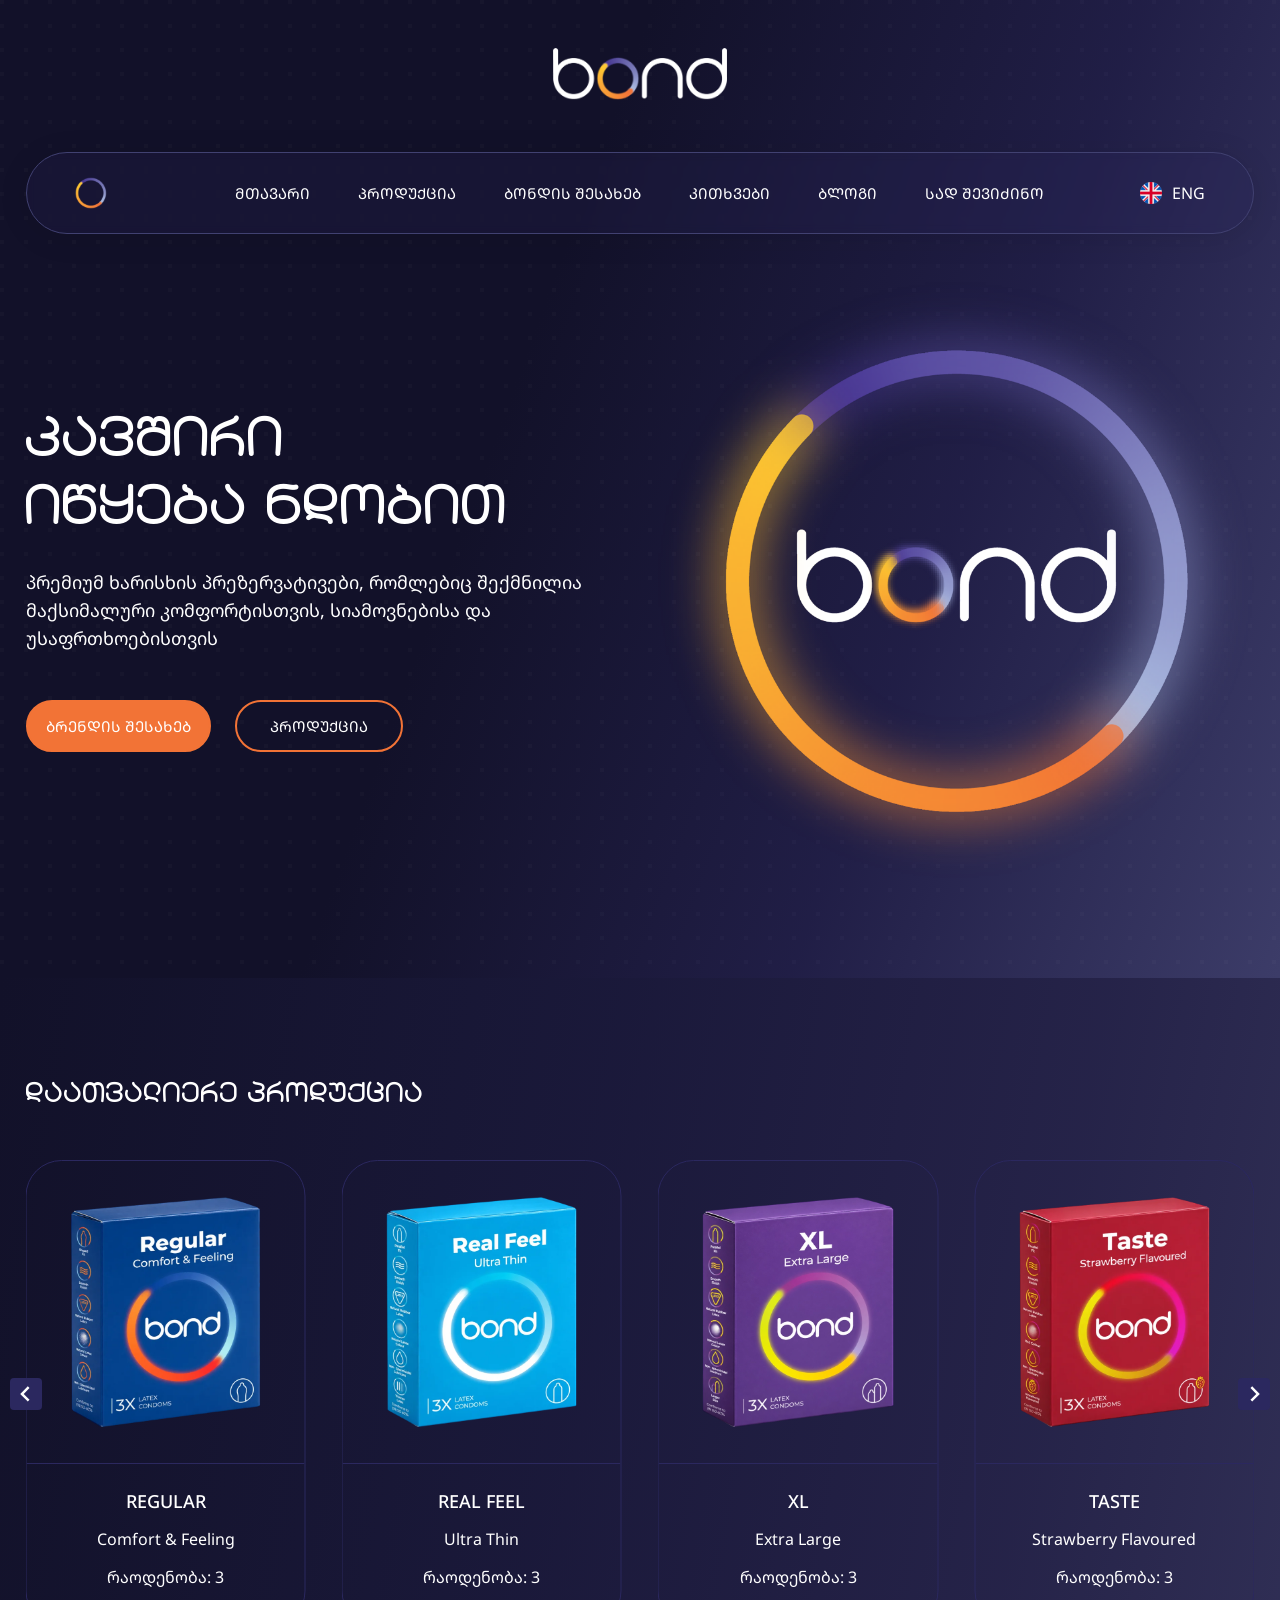
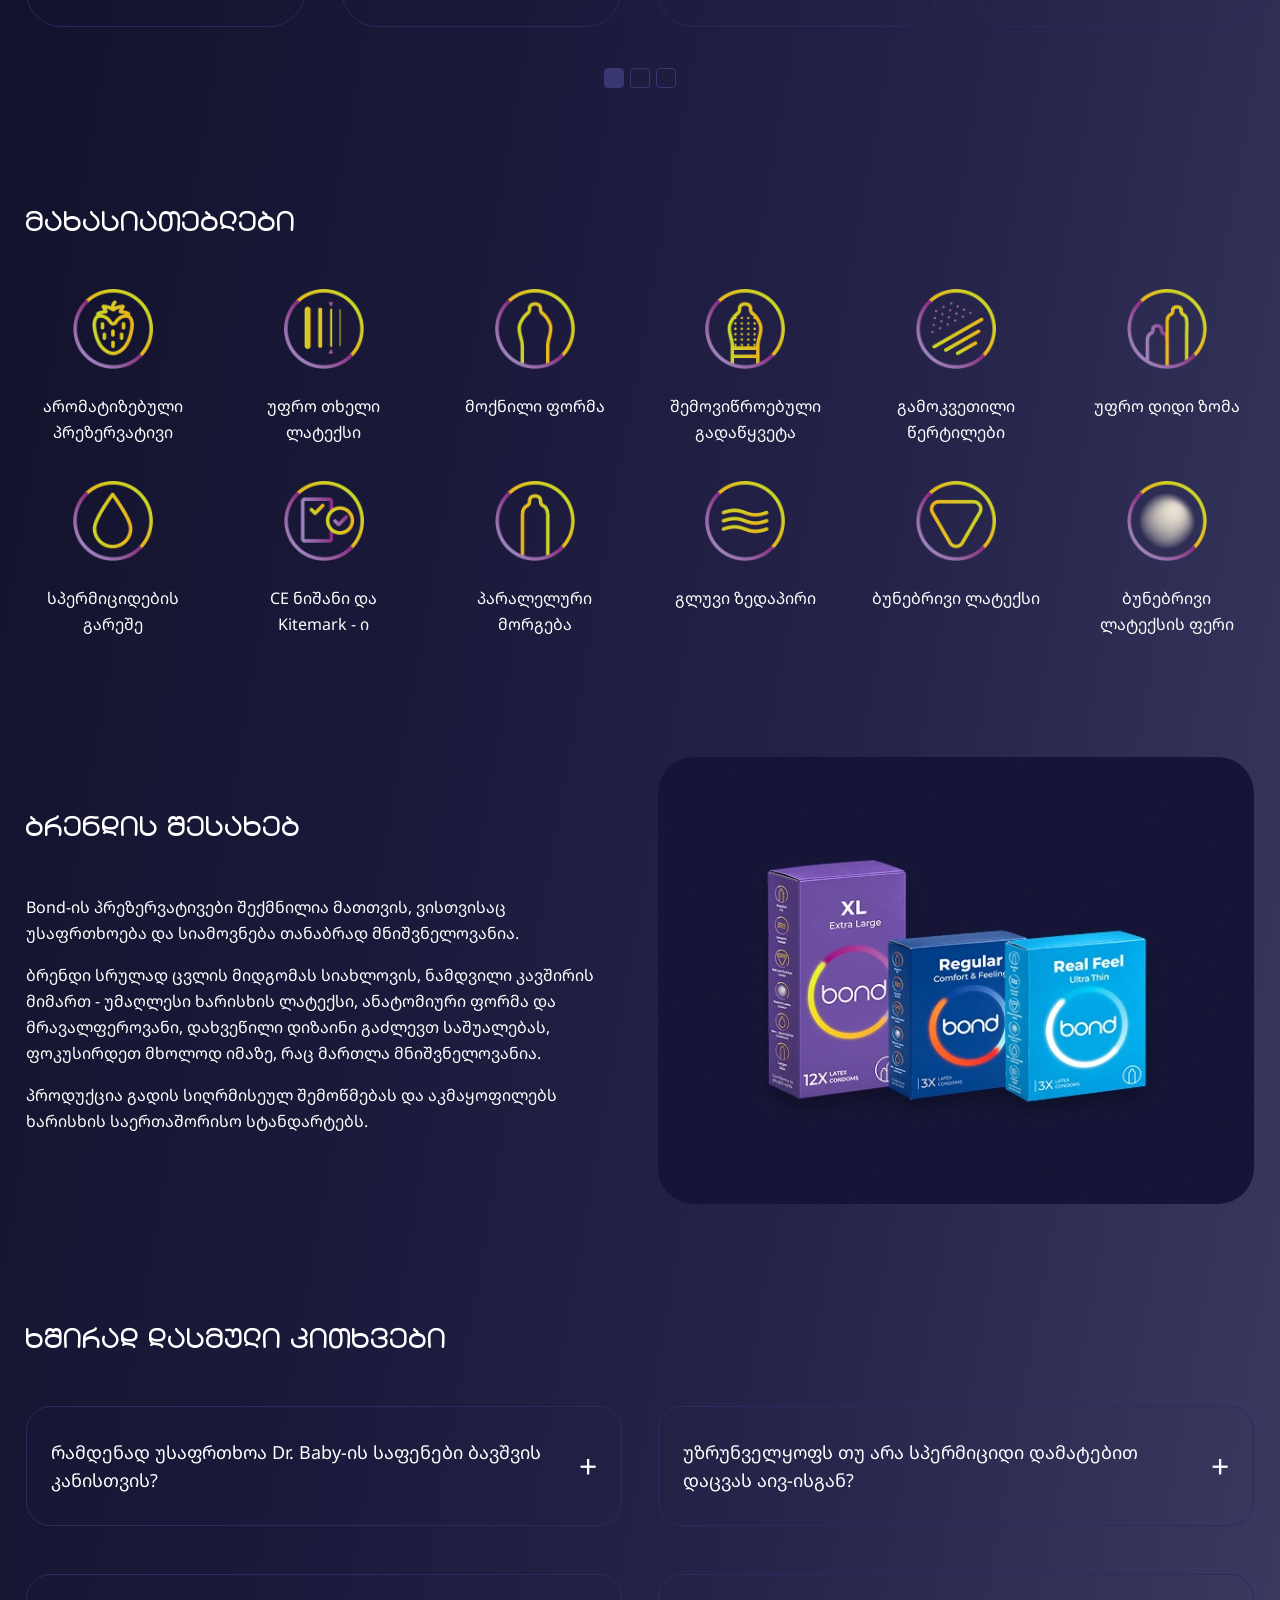
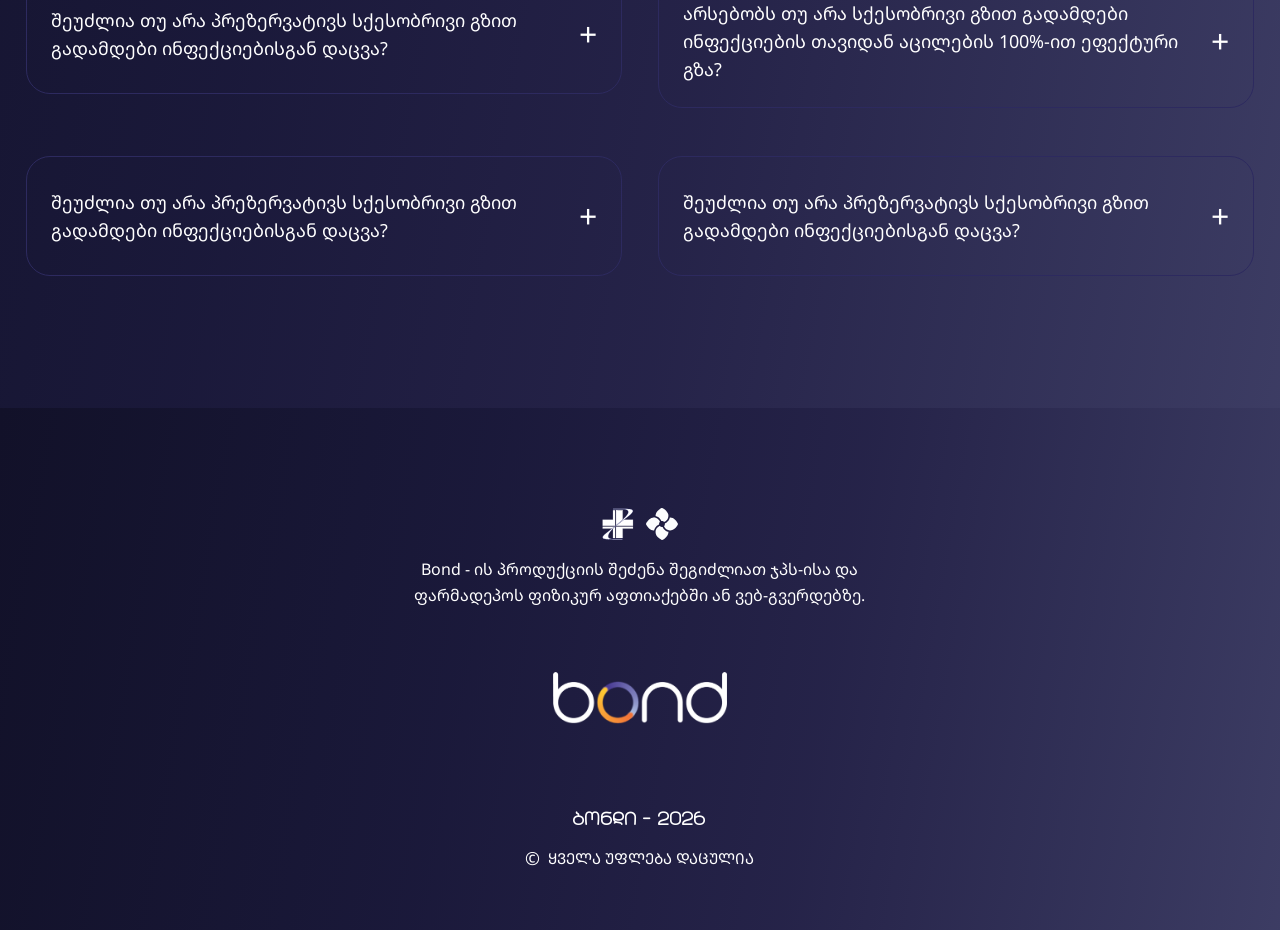
==== index.html @ c3d5bf48 "File Uploads" ====
<!doctype html>
<html lang="ka_GE">
<head>
    <!-- Global Meta Tags -->
    <meta charset="UTF-8" />
    <meta name="description" content="Bond" />
    <meta name="keywords" content="Iwebs, HTML, Meta, Keywords" />
    <meta name="author" content="Tsotne Kalandadze" />
    <meta name="copyright" content="Tsotne Kalandadze" />
    <meta name="robots" content="index,follow" />
    <meta name="theme-color" content="#000" />
    <meta name="viewport" content="width=device-width, initial-scale=1.0" />
    <!-- Open Graph Meta Tags -->
    <meta property="og:title" content="Bond" />
    <meta property="og:type" content="website/article" />
    <meta property="og:url" content="https://localhost/" />
    <meta
        property="og:image"
        content="https://localhost/assets/media/images/meta-image.jpg"
    />
    <meta property="og:site_name" content="Bond" />
    <meta
        property="og:description"
        content="HTML Open Graph Meta Description"
    />
    <!-- Twitter Card Meta Tags -->
    <meta name="twitter:card" content="summary_large_image" />
    <meta
        name="twitter:description"
        content="HTML Twitter Card Meta Description"
    />
    <meta
        name="twitter:title"
        content="Bond"
    />
    <meta
        name="twitter:image"
        content="https://localhost/assets/media/images/meta-image.jpg"
    />
    <meta name="twitter:site" content="@iwebshtml" />
    <meta name="twitter:creator" content="@iwebshtml" />
    <!-- Favicons -->
    <link
        rel="apple-touch-icon"
        sizes="180x180"
        href="assets/media/images/favicon/apple-touch-icon.png"
    />
    <link
        rel="icon"
        type="image/png"
        sizes="32x32"
        href="assets/media/images/favicon/favicon-32x32.png"
    />
    <link
        rel="icon"
        type="image/png"
        sizes="16x16"
        href="assets/media/images/favicon/favicon-16x16.png"
    />
    <link rel="manifest" href="site.webmanifest" />
    <!-- Title -->
    <title>Bond</title>
    <!-- Canonical URLs -->
    <link rel="canonical" href="https://localhost/" />
    <!-- Styles -->
    <link rel="stylesheet" href="assets/css/fonts.css" />
    <link rel="stylesheet" href="assets/css/global.css" />
    <link rel="stylesheet" href="assets/css/main.css" />
    <link rel="stylesheet" href="assets/css/responsive.css" />
    <link rel="stylesheet" href="assets/css/splide.min.css" />
</head>
<body>
    
    <header class="main-header">

        <div class="main-header-bg-circle-1"></div>
        <div class="main-header-bg-circle-2"></div>

        <div class="header-ui container">
        
            <a href="#" class="header-ui-logo-a">
                <img class="header-ui-logo-img" src="assets/media/images/bond-logo.png" alt="Bond Logo" title="Bond">
            </a>
            
            <div class="main-nav-ui">
                
                <div class="nav-ui-lft">
                    <a href="#" class="nav-ui-logo-a">
                        <img class="nav-ui-logo-img" src="assets/media/images/bond-circle-logo.png" alt="Bond Logo" title="Bond">
                    </a>
                </div>

                <div class="nav-ui-ctr">
                    <input type="checkbox" id="hamburger" class="hamburger" />
                    <label for="hamburger" class="hamburger-label">
                        <div class="hamburger-icon">
                            <div></div>
                        </div>
                    </label>
                    <nav class="main-nav font-regular txt-case-on font-15">
                        <ul>
                            <li><a href="#">მთავარი</a></li>
                            <li><a href="#">პროდუქცია</a></li>
                            <li><a href="#">ბონდის შესახებ</a></li>
                            <li><a href="#">კითხვები</a></li>
                            <li><a href="#">ბლოგი</a></li>
                            <li><a href="#">სად შევიძინო</a></li>
                        </ul>
                    </nav>
                </div>

                <div class="nav-ui-rgt">
                    <a href="#" class="lang-btn">
                        <div class="lang-btn-icon lang-btn-en"></div>
                        <span class="lang-btn-txt font-regular txt-case-on">ENG</span>
                    </a>
                </div>
            
            </div>

        </div>

        <div class="hero-ui container grid grid-2">

            <div class="hero-ui-lft">

                <div class="hero-ui-lft-txt">
                    <h2 class="hero-ui-h2 font-main"><strong>კავშირი<br> იწყება ნდობით</strong></h2>
                    <h1 class="hero-ui-h1 font-regular">პრემიუმ ხარისხის პრეზერვატივები, რომლებიც შექმნილია მაქსიმალური კომფორტისთვის, სიამოვნებისა და უსაფრთხოებისთვის</h1>
                </div>

                <div class="hero-btns">
                    <a href="#" class="btn-main btn-solid link-line font-regular txt-case-on font-15">ბრენდის შესახებ</a>
                    <a href="#" class="btn-main btn-stroke link-line font-regular txt-case-on font-15">პროდუქცია</a>
                </div>
            
            </div>

            <div class="hero-ui-rgt">
                <div class="hero-ui-img"></div>
            </div>

        </div>
    
    </header>

    <main class="main-content">

        <div class="main-content-bg-circle main-content-bg-circle-1"></div>
        <div class="main-content-bg-circle main-content-bg-circle-2"></div>

        <section class="home-products-section container padd-t-s">

            <div class="home-products-ui">

                <div class="home-section-header">
                    <span class="home-section-title font-main font-24">
                        <strong>დაათვალიერე პროდუქცია</strong>
                    </span>
                </div>

                <div class="home-products-slider">
                    <div class="splide" role="group" aria-label="Products List">
                        <div class="splide__track">
                            <ul class="splide__list">
                                <li class="splide__slide product-card-li">
                                    <div class="product-card-img-div">
                                        <img 
                                            src="assets/media/images/products/regular-3x-s.webp" 
                                            alt="Product Alt Title Front" 
                                            title="Regular Front"
                                            class="product-card-img">
                                    </div>
                                    <div class="porduct-card-info">
                                        <span class="product-card-title font-regular-m font-18 txt-case-on">Regular</span>
                                        <span class="product-card-type font-regular">Comfort & Feeling</span>
                                        <span class="product-card-number font-regular">რაოდენობა: 3</span>
                                    </div>
                                </li>
                                <li class="splide__slide product-card-li">
                                    <div class="product-card-img-div">
                                        <img 
                                            src="assets/media/images/products/real-feel-3x-s.webp" 
                                            alt="Product Alt Title Front" 
                                            title="Regular Front"
                                            class="product-card-img">
                                    </div>
                                    <div class="porduct-card-info">
                                        <span class="product-card-title font-regular-m font-18 txt-case-on">Real Feel</span>
                                        <span class="product-card-type font-regular">Ultra Thin</span>
                                        <span class="product-card-number font-regular">რაოდენობა: 3</span>
                                    </div>
                                </li>
                                <li class="splide__slide product-card-li">
                                    <div class="product-card-img-div">
                                        <img 
                                            src="assets/media/images/products/xl-3x-s.webp" 
                                            alt="Product Alt Title Front" 
                                            title="Regular Front"
                                            class="product-card-img">
                                    </div>
                                    <div class="porduct-card-info">
                                        <span class="product-card-title font-regular-m font-18 txt-case-on">XL</span>
                                        <span class="product-card-type font-regular">Extra Large</span>
                                        <span class="product-card-number font-regular">რაოდენობა: 3</span>
                                    </div>
                                </li>
                                <li class="splide__slide product-card-li">
                                    <div class="product-card-img-div">
                                        <img 
                                            src="assets/media/images/products/strawberry-3x-s.webp" 
                                            alt="Product Alt Title Front" 
                                            title="Regular Front"
                                            class="product-card-img">
                                    </div>
                                    <div class="porduct-card-info">
                                        <span class="product-card-title font-regular-m font-18 txt-case-on">Taste</span>
                                        <span class="product-card-type font-regular">Strawberry Flavoured</span>
                                        <span class="product-card-number font-regular">რაოდენობა: 3</span>
                                    </div>
                                </li>
                                <li class="splide__slide product-card-li">
                                    <div class="product-card-img-div">
                                        <img 
                                            src="assets/media/images/products/choco-3x-s.webp" 
                                            alt="Product Alt Title Front" 
                                            title="Regular Front"
                                            class="product-card-img">
                                    </div>
                                    <div class="porduct-card-info">
                                        <span class="product-card-title font-regular-m font-18 txt-case-on">Taste</span>
                                        <span class="product-card-type font-regular">Chocolate Flavoured</span>
                                        <span class="product-card-number font-regular">რაოდენობა: 3</span>
                                    </div>
                                </li>
                                <li class="splide__slide product-card-li">
                                    <div class="product-card-img-div">
                                        <img 
                                            src="assets/media/images/products/pleasuremax-3x-s.webp" 
                                            alt="Product Alt Title Front" 
                                            title="Regular Front"
                                            class="product-card-img">
                                    </div>
                                    <div class="porduct-card-info">
                                        <span class="product-card-title font-regular-m font-18 txt-case-on">Pleasuremax</span>
                                        <span class="product-card-type font-regular">Ribs & Dots</span>
                                        <span class="product-card-number font-regular">რაოდენობა: 3</span>
                                    </div>
                                </li>
                                <li class="splide__slide product-card-li">
                                    <div class="product-card-img-div">
                                        <img 
                                            src="assets/media/images/products/regular-12x-s.webp" 
                                            alt="Product Alt Title Front" 
                                            title="Regular Front"
                                            class="product-card-img">
                                    </div>
                                    <div class="porduct-card-info">
                                        <span class="product-card-title font-regular-m font-18 txt-case-on">Regular</span>
                                        <span class="product-card-type font-regular">Comfort & Feeling</span>
                                        <span class="product-card-number font-regular">რაოდენობა: 12</span>
                                    </div>
                                </li>
                                <li class="splide__slide product-card-li">
                                    <div class="product-card-img-div">
                                        <img 
                                            src="assets/media/images/products/real-feel-12x-s.webp" 
                                            alt="Product Alt Title Front" 
                                            title="Regular Front"
                                            class="product-card-img">
                                    </div>
                                    <div class="porduct-card-info">
                                        <span class="product-card-title font-regular-m font-18 txt-case-on">Real Feel</span>
                                        <span class="product-card-type font-regular">Ultra Thin</span>
                                        <span class="product-card-number font-regular">რაოდენობა: 12</span>
                                    </div>
                                </li>
                                <li class="splide__slide product-card-li">
                                    <div class="product-card-img-div">
                                        <img 
                                            src="assets/media/images/products/xl-12x-s.webp" 
                                            alt="Product Alt Title Front" 
                                            title="Regular Front"
                                            class="product-card-img">
                                    </div>
                                    <div class="porduct-card-info">
                                        <span class="product-card-title font-regular-m font-18 txt-case-on">XL</span>
                                        <span class="product-card-type font-regular">Extra Large</span>
                                        <span class="product-card-number font-regular">რაოდენობა: 12</span>
                                    </div>
                                </li>
                                <li class="splide__slide product-card-li">
                                    <div class="product-card-img-div">
                                        <img 
                                            src="assets/media/images/products/strawberry-12x-s.webp" 
                                            alt="Product Alt Title Front" 
                                            title="Regular Front"
                                            class="product-card-img">
                                    </div>
                                    <div class="porduct-card-info">
                                        <span class="product-card-title font-regular-m font-18 txt-case-on">Taste</span>
                                        <span class="product-card-type font-regular">Strawberry Flavoured</span>
                                        <span class="product-card-number font-regular">რაოდენობა: 12</span>
                                    </div>
                                </li>
                                <li class="splide__slide product-card-li">
                                    <div class="product-card-img-div">
                                        <img 
                                            src="assets/media/images/products/choco-12x-s.webp" 
                                            alt="Product Alt Title Front" 
                                            title="Regular Front"
                                            class="product-card-img">
                                    </div>
                                    <div class="porduct-card-info">
                                        <span class="product-card-title font-regular-m font-18 txt-case-on">Taste</span>
                                        <span class="product-card-type font-regular">Chocolate Flavoured</span>
                                        <span class="product-card-number font-regular">რაოდენობა: 12</span>
                                    </div>
                                </li>
                                <li class="splide__slide product-card-li">
                                    <div class="product-card-img-div">
                                        <img 
                                            src="assets/media/images/products/pleasuremax-12x-s.webp" 
                                            alt="Product Alt Title Front" 
                                            title="Regular Front"
                                            class="product-card-img">
                                    </div>
                                    <div class="porduct-card-info">
                                        <span class="product-card-title font-regular-m font-18 txt-case-on">Pleasuremax</span>
                                        <span class="product-card-type font-regular">Ribs & Dots</span>
                                        <span class="product-card-number font-regular">რაოდენობა: 12</span>
                                    </div>
                                </li>
                            </ul>
                        </div>
                    </div>
                </div>

            </div>

        </section>

        <section class="home-features-section container padd-tb-xl-m">

            <div class="home-features-ui">

                <div class="home-section-header">
                    <span class="home-section-title font-main font-24">
                        <strong>მახასიათებლები</strong>
                    </span>
                </div>

                <div class="home-features-grid grid grid-6">

                    <div class="home-features-card">

                        <div class="home-features-card-img" 
                        style="background-image: url('./assets/media/images/features/ftr-1.png');"></div>

                        <div class="home-features-card-info">
                            <span class="home-features-card-txt font-regular">არომატიზებული პრეზერვატივი</span>
                        </div>

                    </div>

                    <div class="home-features-card">

                        <div class="home-features-card-img" 
                        style="background-image: url('./assets/media/images/features/ftr-2.png');"></div>

                        <div class="home-features-card-info">
                            <span class="home-features-card-txt font-regular">უფრო თხელი ლატექსი</span>
                        </div>

                    </div>

                    <div class="home-features-card">

                        <div class="home-features-card-img" 
                        style="background-image: url('./assets/media/images/features/ftr-3.png');"></div>

                        <div class="home-features-card-info">
                            <span class="home-features-card-txt font-regular">მოქნილი ფორმა</span>
                        </div>

                    </div>

                    <div class="home-features-card">

                        <div class="home-features-card-img" 
                        style="background-image: url('./assets/media/images/features/ftr-4.png');"></div>

                        <div class="home-features-card-info">
                            <span class="home-features-card-txt font-regular">შემოვიწროებული გადაწყვეტა</span>
                        </div>

                    </div>

                    <div class="home-features-card">

                        <div class="home-features-card-img" 
                        style="background-image: url('./assets/media/images/features/ftr-5.png');"></div>

                        <div class="home-features-card-info">
                            <span class="home-features-card-txt font-regular">გამოკვეთილი წერტილები</span>
                        </div>

                    </div>

                    <div class="home-features-card">

                        <div class="home-features-card-img" 
                        style="background-image: url('./assets/media/images/features/ftr-6.png');"></div>

                        <div class="home-features-card-info">
                            <span class="home-features-card-txt font-regular">უფრო დიდი ზომა</span>
                        </div>

                    </div>

                    <div class="home-features-card">

                        <div class="home-features-card-img" 
                        style="background-image: url('./assets/media/images/features/ftr-7.png');"></div>

                        <div class="home-features-card-info">
                            <span class="home-features-card-txt font-regular">სპერმიციდების გარეშე</span>
                        </div>

                    </div>

                    <div class="home-features-card">

                        <div class="home-features-card-img" 
                        style="background-image: url('./assets/media/images/features/ftr-8.png');"></div>

                        <div class="home-features-card-info">
                            <span class="home-features-card-txt font-regular">CE ნიშანი და Kitemark - ი</span>
                        </div>

                    </div>

                    <div class="home-features-card">

                        <div class="home-features-card-img" 
                        style="background-image: url('./assets/media/images/features/ftr-9.png');"></div>

                        <div class="home-features-card-info">
                            <span class="home-features-card-txt font-regular">პარალელური მორგება</span>
                        </div>

                    </div>

                    <div class="home-features-card">

                        <div class="home-features-card-img" 
                        style="background-image: url('./assets/media/images/features/ftr-10.png');"></div>

                        <div class="home-features-card-info">
                            <span class="home-features-card-txt font-regular">გლუვი ზედაპირი</span>
                        </div>

                    </div>

                    <div class="home-features-card">

                        <div class="home-features-card-img" 
                        style="background-image: url('./assets/media/images/features/ftr-11.png');"></div>

                        <div class="home-features-card-info">
                            <span class="home-features-card-txt font-regular">ბუნებრივი ლატექსი</span>
                        </div>

                    </div>

                    <div class="home-features-card">

                        <div class="home-features-card-img" 
                        style="background-image: url('./assets/media/images/features/ftr-12.png');"></div>

                        <div class="home-features-card-info">
                            <span class="home-features-card-txt font-regular">ბუნებრივი ლატექსის ფერი</span>
                        </div>

                    </div>

                </div>

            </div>

        </section>

        <section class="home-about-section container padd-b-m">

            <div class="home-about-ui grid grid-2">

                <div class="home-about-lft">

                    <span class="home-section-title font-main font-24">
                        <strong>ბრენდის შესახებ</strong>
                    </span>

                    <div class="home-about-txt font-regular">
                        <p>Bond-ის პრეზერვატივები შექმნილია მათთვის, ვისთვისაც უსაფრთხოება და სიამოვნება თანაბრად მნიშვნელოვანია.</p>
                        <p>ბრენდი სრულად ცვლის მიდგომას სიახლოვის, ნამდვილი კავშირის მიმართ - უმაღლესი ხარისხის ლატექსი, ანატომიური ფორმა და მრავალფეროვანი, დახვეწილი დიზაინი გაძლევთ საშუალებას, ფოკუსირდეთ მხოლოდ იმაზე, რაც მართლა მნიშვნელოვანია.</p>
                        <p>პროდუქცია გადის სიღრმისეულ შემოწმებას და აკმაყოფილებს ხარისხის საერთაშორისო სტანდარტებს.</p>
                    </div>

                </div>

                <div class="home-about-rgt"></div>

            </div>

        </section>

        <section class="home-faq-section container padd-b-m">

            <div class="home-faq-ui">

                <div class="home-section-header">
                    <span class="home-section-title font-main font-24">
                        <strong>ხშირად დასმული კითხვები</strong>
                    </span>
                </div>

                <div class="faq-container grid grid-2">

                    <div class="faq-item">
                        <button class="faq-question font-regular">
                            რამდენად უსაფრთხოა Dr. Baby-ის საფენები ბავშვის კანისთვის?
                            <span class="icon icon-open">+</span>
                            <span class="icon icon-close">-</span>
                        </button>
                    
                        <div class="faq-answer">
                            <div class="faq-answer-inner font-regular">
                                <p>ლორემ იპსუმ გენერატორი არის პრაქტიკული ხელსაწყო, რომელიც დაგეხმარებათ ტექსტური წინადადებების გენერაციაში, რომლებიც ძირითადად გამოიყენება ვებ დიზაინის ვიზუალისათვის დამხმარე სამაგალითო ტექსტებად.</p>
                            </div>
                        </div>
                    </div>

                    <div class="faq-item">
                        <button class="faq-question font-regular">
                            უზრუნველყოფს თუ არა სპერმიციდი დამატებით დაცვას აივ-ისგან?
                            <span class="icon icon-open">+</span>
                            <span class="icon icon-close">-</span>
                        </button>
                    
                        <div class="faq-answer">
                            <div class="faq-answer-inner font-regular">
                                <p>ლორემ იპსუმ გენერატორი არის პრაქტიკული ხელსაწყო, რომელიც დაგეხმარებათ ტექსტური წინადადებების გენერაციაში, რომლებიც ძირითადად გამოიყენება ვებ დიზაინის ვიზუალისათვის დამხმარე სამაგალითო ტექსტებად.</p>
                            </div>
                        </div>
                    </div>

                    <div class="faq-item">
                        <button class="faq-question font-regular">
                            შეუძლია თუ არა პრეზერვატივს სქესობრივი გზით გადამდები ინფექციებისგან დაცვა?
                            <span class="icon icon-open">+</span>
                            <span class="icon icon-close">-</span>
                        </button>
                    
                        <div class="faq-answer">
                            <div class="faq-answer-inner font-regular">
                                <p>ლორემ იპსუმ გენერატორი არის პრაქტიკული ხელსაწყო, რომელიც დაგეხმარებათ ტექსტური წინადადებების გენერაციაში, რომლებიც ძირითადად გამოიყენება ვებ დიზაინის ვიზუალისათვის დამხმარე სამაგალითო ტექსტებად.</p>
                            </div>
                        </div>
                    </div>

                    <div class="faq-item">
                        <button class="faq-question font-regular">
                            არსებობს თუ არა სქესობრივი გზით გადამდები ინფექციების თავიდან აცილების 100%-ით ეფექტური გზა?
                            <span class="icon icon-open">+</span>
                            <span class="icon icon-close">-</span>
                        </button>
                    
                        <div class="faq-answer">
                            <div class="faq-answer-inner font-regular">
                                <p>ლორემ იპსუმ გენერატორი არის პრაქტიკული ხელსაწყო, რომელიც დაგეხმარებათ ტექსტური წინადადებების გენერაციაში, რომლებიც ძირითადად გამოიყენება ვებ დიზაინის ვიზუალისათვის დამხმარე სამაგალითო ტექსტებად.</p>
                            </div>
                        </div>
                    </div>

                    <div class="faq-item">
                        <button class="faq-question font-regular">
                            შეუძლია თუ არა პრეზერვატივს სქესობრივი გზით გადამდები ინფექციებისგან დაცვა?
                            <span class="icon icon-open">+</span>
                            <span class="icon icon-close">-</span>
                        </button>
                    
                        <div class="faq-answer">
                            <div class="faq-answer-inner font-regular">
                                <p>ლორემ იპსუმ გენერატორი არის პრაქტიკული ხელსაწყო, რომელიც დაგეხმარებათ ტექსტური წინადადებების გენერაციაში, რომლებიც ძირითადად გამოიყენება ვებ დიზაინის ვიზუალისათვის დამხმარე სამაგალითო ტექსტებად.</p>
                            </div>
                        </div>
                    </div>

                    <div class="faq-item">
                        <button class="faq-question font-regular">
                            შეუძლია თუ არა პრეზერვატივს სქესობრივი გზით გადამდები ინფექციებისგან დაცვა?
                            <span class="icon icon-open">+</span>
                            <span class="icon icon-close">-</span>
                        </button>
                    
                        <div class="faq-answer">
                            <div class="faq-answer-inner font-regular">
                                <p>ლორემ იპსუმ გენერატორი არის პრაქტიკული ხელსაწყო, რომელიც დაგეხმარებათ ტექსტური წინადადებების გენერაციაში, რომლებიც ძირითადად გამოიყენება ვებ დიზაინის ვიზუალისათვის დამხმარე სამაგალითო ტექსტებად.</p>
                            </div>
                        </div>
                    </div>

                </div>

            </div>
        
        </section>  
        
    </main>

    <footer class="main-footer">
        <div class="main-footer-ui container">
            
            <div class="footer-shop">
                <div class="footer-shop-logos">
                    <a href="https://pharmadepot.ge/en" 
                    target="_blank" 
                    class="footer-shop-logo footer-shop-logo-ph"
                    style="background-image: url('./assets/media/images/pharmadepot-logo.svg');"></a>
                    <a href="https://gpc.ge/ka" 
                    target="_blank" 
                    class="footer-shop-logo footer-shop-logo-gp"
                    style="background-image: url('./assets/media/images/gpc-logo.svg');"></a>
                </div>
                <p class="footer-shop-txt font-regular">Bond - ის პროდუქციის შეძენა შეგიძლიათ ჯპს-ისა და ფარმადეპოს ფიზიკურ აფთიაქებში ან ვებ-გვერდებზე.</p>
            </div>

            <a href="#" class="footer-logo-a">
                <img src="assets/media/images/bond-logo.png" alt="Bond Logo" title="Bond" class="footer-logo-img">
            </a>

            <div class="footer-credits">
                <span class="font-main"><strong>ბონდი - 2026</strong></span><br>
                <span class="font-regular txt-case-on font-15 footer-copyright"><span class="font-18">©</span> ყველა უფლება დაცულია</span>
            </div>
        
        </div>
    </footer>

    <script src="assets/js/splide.min.js"></script>
    <script src="assets/js/script.js"></script>
    
</body>
</html>
---- assets/css/fonts.css ----
@font-face {
    font-family: 'LGVtavdrigina';
    src: url('../fonts/LGVtavdrigina.woff2') format('woff2');
    font-weight: normal;
    font-style: italic;
    font-display: swap;
}

@font-face {
    font-family: 'Noto Sans Georgian';
    src: url('../fonts/NotoSansGeorgian-Regular.woff2') format('woff2');
    font-weight: normal;
    font-style: normal;
    font-display: swap;
}

@font-face {
    font-family: 'Noto Sans Georgian';
    src: url('../fonts/NotoSansGeorgian-Medium.woff2') format('woff2');
    font-weight: 500;
    font-style: normal;
    font-display: swap;
}

@font-face {
    font-family: 'Noto Sans Georgian';
    src: url('../fonts/NotoSansGeorgian-Bold.woff2') format('woff2');
    font-weight: bold;
    font-style: normal;
    font-display: swap;
}

.font-main {
    font-family: 'LGVtavdrigina';
    font-weight: normal;
    font-style: italic;
    font-display: swap;
}

.font-regular,
.font-regular-m,
.font-regular-b {
    font-display: swap;
    font-style: normal;
    font-family: 'Noto Sans Georgian';
}

.font-regular {
    font-weight: normal;
}

.font-regular-m {
    font-weight: 500;
}

.font-regular-b {
    font-weight: bold;
}
---- assets/css/global.css ----
/*
|---------------------------------------------------------
| Main Layout                                      1284PX
|---------------------------------------------------------
|
*/

html {
    scroll-behavior: smooth;
}

body {
    margin: 0;
    min-height: 100vh;
    display: flex;
    flex-direction: column;
}

.main-content {
    flex: 1;
}

.container {
    width: 96%;
    max-width: 1284px;
    margin: 0 auto;
}

.main-footer {
    padding: 100px 0 60px;
    position: relative;
    background: lightslategray;
}

/*
|---------------------------------------------------------
| Global Styles                                    1284PX
|---------------------------------------------------------
|
*/

:root {

    /* Colors */
    
    --color-main-purple: #121129;
    
}

/* Margins and Padings */

.padd-t-s { padding-top: 100px; }
.padd-b-m { padding-bottom: 120px; }
.padd-tb-m { padding: 100px 0; }
.padd-tb-xl-m { padding: 180px 0 120px; }

/* Grid Styles */

.grid {
    display: grid;
    gap: 36px;
}

.grid-1 { grid-template-columns: 1fr; }
.grid-2 { grid-template-columns: repeat(2, 1fr); }
.grid-3 { grid-template-columns: repeat(3, 1fr); }
.grid-4 { grid-template-columns: repeat(4, 1fr); }
.grid-5 { grid-template-columns: repeat(5, 1fr); }
.grid-6 { grid-template-columns: repeat(6, 1fr); }
.grid-7 { grid-template-columns: repeat(7, 1fr); }
.grid-8 { grid-template-columns: repeat(8, 1fr); }
.grid-9 { grid-template-columns: repeat(9, 1fr); }
.grid-10 { grid-template-columns: repeat(10, 1fr); }
.grid-11 { grid-template-columns: repeat(11, 1fr); }
.grid-12 { grid-template-columns: repeat(12, 1fr); }

/* Typography Styles */

.font-14 { font-size: 14px; }
.font-15 { font-size: 15px; }
.font-16 { font-size: 16px; }
.font-18 { font-size: 18px; }
.font-24 { font-size: 24px; }

.lh-24 { line-height: 24px; }
.lh-26 { line-height: 26px; }
.lh-28 { line-height: 28px; }

.txt-case-on {
    text-transform: uppercase;
    font-feature-settings: "case" on;
}

.link-line {
    text-decoration: none;
}

.link-line:hover {
    text-decoration: underline;
}

/* Buttons */

.btn-main {
    color: #fff;
    text-align: center;
    
    padding: 14px 18px;
    border-radius: 100px;
    display: flex;
    min-width: 168px;
    align-items: center;
    justify-content: center;
    box-sizing: border-box;
    border: 2px solid #F27336;
}

.btn-solid {
    background-color: #F27336;
}

.btn-stroke {
    border: 2px solid #F27336;
}
---- assets/css/main.css ----
/*
|---------------------------------------------------------
| Main Header                                      1284PX
|---------------------------------------------------------
|
*/

.main-header {
    position: relative;
    overflow: hidden;
    padding-bottom: 100px;
    background-color: #121129;
    background-image:
    url("data:image/svg+xml,%3Csvg xmlns='http://www.w3.org/2000/svg' width='24' height='24'%3E%3Crect width='4' height='4' fill='%23fff' fill-opacity='0.02'/%3E%3C/svg%3E"),
    linear-gradient(
      110deg,
      rgba(18, 17, 41, 0.5) 40%,
      rgba(47, 43, 99, 0.5) 70%,
      rgba(102, 103, 167, 0.5) 100%
    );
    background-repeat: repeat, no-repeat;
}

.main-header-bg-circle-1 {
    position: absolute;
    top: -180px;
    left: 0;
    width: 280px;
    height: 280px;
    background-size: 280px;
    background-repeat: no-repeat;
    background-image: url('../media/images/neon-circle-1.webp');
}

.main-header-bg-circle-2 {
    position: absolute;
    right: 0;
    bottom: -180px;
    width: 280px;
    height: 280px;
    background-size: 280px;
    background-repeat: no-repeat;
    background-image: url('../media/images/neon-circle-1.webp');
}

.header-ui {
    gap: 48px;
    padding: 48px 0;
    display: flex;
    align-items: center;
    flex-direction: column;
}

.header-ui-logo-a {
    text-decoration: none;
}

.header-ui-logo-img {
    width: 174px;
    height: auto;
}

.main-nav-ui {
    width: 100%;
    display: grid;
    gap: 24px;
    box-sizing: border-box;
    padding: 24px 48px;
    border-radius: 100px;
    grid-template-columns: 1fr auto 1fr;
    align-items: center;
    background: rgba(47, 43, 99, 0.2);
    box-shadow: 0 4px 30px rgba(0, 0, 0, 0.1);
    backdrop-filter: blur(5px);
    -webkit-backdrop-filter: blur(5px);
    border: 1px solid #414171;
}

.nav-ui-lft {
    justify-self: start;
}

.nav-ui-logo-a {
    display: block;
    height: 32px;
    text-decoration: none;
    transition: transform 0.3s ease-in-out;
}

.nav-ui-logo-a:hover {
    transform: rotate(360deg);
}

.nav-ui-logo-img {
    width: 32px;
    height: 32px;
}

.nav-ui-ctr {
    justify-self: center;
}

/* Main Navigation */

.hamburger {
    display: none;
    visibility: hidden;
}

.main-nav ul {
    margin: 0;
    padding: 0;
    display: flex;
    gap: 48px;
    list-style: none;
    align-items: center;
    justify-content: center;
}

.main-nav ul li a {
    color: #fff;
    text-decoration: none;
}

.main-nav ul li a:hover {
    text-decoration: underline;
}

/* Header Button */

.nav-ui-rgt {
    justify-self: end;
}

.lang-btn {
    display: flex;
    gap: 10px;
    color: #fff;
    align-items: center;
    text-decoration: none;
    justify-content: center;
}

.lang-btn-icon {
    width: 22px;
    height: 22px;
    background-size: 22px;
    background-repeat: no-repeat;
}

.lang-btn-en {
    background-image: url('../media/images/eng-flag.png');
}

.lang-btn-txt:hover {
    text-decoration: underline;
}

/*
|---------------------------------------------------------
| Hero Section                                     1284PX
|---------------------------------------------------------
|
*/

.hero-ui-lft {
    display: flex;
    gap: 48px;
    flex-direction: column;
    justify-content: center;
}

.hero-ui-lft-txt {
    display: flex;
    gap: 24px;
    flex-direction: column;
}

.hero-ui-h2 {
    margin: 0;
    color: #fff;
    font-size: 48px;
    line-height: 68px;
    text-transform: capitalize;
}

.hero-ui-h1 {
    margin: 0;
    color: #fff;
    font-size: 18px;
    line-height: 28px;
}

.hero-btns {
    gap: 24px;
    display: flex;
}

.hero-ui-img {
    aspect-ratio: 1 / 1;
    background-size: 100%;
    background-image: url('../media/images/bond-logo-w-circle.png');
}

/*
|---------------------------------------------------------
| Main Content                                     1284PX
|---------------------------------------------------------
|
*/

.main-content, .main-footer {
    background-color: #121129;
    background-image: linear-gradient(
        100deg,
        rgba(18, 17, 41, 0.4),
        rgba(22, 22, 51, 0.4),
        rgba(28, 27, 62, 0.4),
        rgba(33, 32, 73, 0.4),
        rgba(39, 37, 84, 0.4),
        rgba(48, 45, 96, 0.4),
        rgba(57, 53, 108, 0.4),
        rgba(66, 62, 120, 0.4),
        rgba(80, 77, 136, 0.4),
        rgba(94, 93, 153, 0.4),
        rgba(109, 109, 170, 0.4),
        rgba(124, 125, 187, 0.4) 
    );
}

.main-content {
    position: relative;
    overflow: hidden;
}

.main-content-bg-circle {
    position: absolute;
    width: 160px;
    height: 160px;
    filter: blur(5px);
    background-size: 160px;
    background-repeat: no-repeat;
}

.main-content-bg-circle-1 {
    top: 25%;
    left: calc(50% - 1050px);
    background-image: url('../media/images/bond-circle-1.png');
}

.main-content-bg-circle-2 {
    top: 45%;
    left: calc(50% + 880px);
    background-image: url('../media/images/bond-circle-1.png');
}

/*
|---------------------------------------------------------
| Product Cards                                    1284PX
|---------------------------------------------------------
|
*/

.home-section-title {
    color: #fff;
    line-height: 34px;
    display: inline-block;
    margin-bottom: 48px;
}

.product-card-li {
    overflow: hidden;
    border-radius: 36px;
    border: 1px solid #2b285f;
}

.product-card-img-div {
    display: flex;
    flex-direction: column;
    align-items: center;
    padding: 36px 0;
    box-sizing: border-box;
    justify-content: center;
    border-bottom: 1px solid #2b285f;
}

.product-card-img {
    width: 230px;
    height: 230px;
    object-fit: contain;
}

.porduct-card-info {
    color: #fff;
    display: flex;
    gap: 12px;
    line-height: 26px;
    text-align: center;
    padding: 24px 24px 36px;
    box-sizing: border-box;
    flex-direction: column;
    align-items: center;
}

/*
|---------------------------------------------------------
| Features Cards                                   1284PX
|---------------------------------------------------------
|
*/

.home-features-card {
    display: flex;
    gap: 24px;
    text-align: center;
    align-items: center;
    flex-direction: column;
}

.home-features-card-img {
    width: 100px;
    height: 100px;
    background-size: 100px;
}

.home-features-card-txt {
    color: #fff;
    line-height: 26px;
}

/*
|---------------------------------------------------------
| About Brand                                      1284PX
|---------------------------------------------------------
|
*/

.home-about-ui {
    align-items: center;
}

.home-about-txt {
    color: #fff;
    line-height: 26px;
}

.home-about-txt p:first-child {
    margin-top: 0;
}

.home-about-rgt {
    aspect-ratio: 4 / 3;
    border-radius: 36px;
    background-position: center;
    background-size: cover;
    background-image: url('../media/images/about-img.webp');
}

/*
|---------------------------------------------------------
| FAQ                                              1284PX
|---------------------------------------------------------
|
*/

.faq-item {
    height: 100%;
    overflow: hidden;
    box-sizing: border-box;
    transition: border-color 0.3s ease;
}

.faq-question {
    display: flex;
    width: 100%;
    min-height: 120px;
    padding: 24px;
    color: #fff;
    font-size: 18px;
    line-height: 28px;
    cursor: pointer;
    background: none;
    align-items: center;
    text-align: left;
    border-radius: 24px;
    border: 1px solid #2d2a5f;
    justify-content: space-between;
    transition: color 0.3s ease;
}

.faq-question .icon {
    color: #fff; 
    font-size: 32px;
    font-weight: 400;
    padding-left: 12px;
}

.icon-close {
    opacity: 0;
    display: none;
}

.faq-item.active .icon-open {
    opacity: 0;
    display: none;
}

.faq-item.active .icon-close {
    opacity: 1;
    display: block;
}

.faq-answer {
    margin-top: 12px;
    max-height: 0;
    overflow: hidden;
    transition: max-height 0.4s ease-out;
}

.faq-answer-inner {
    padding: 24px;
    color: #fff;
    font-size: 16px;
    line-height: 26px;
    border-radius: 24px;
    box-sizing: border-box;
    border: 1px solid #2d2a5f;
}

/*
|---------------------------------------------------------
| FAQ                                              1284PX
|---------------------------------------------------------
|
*/

.main-footer-ui {
    display: flex;
    gap: 48px;
    flex-direction: column;
    align-items: center;
}

.footer-shop {
    max-width: 500px;
}

.footer-shop-logos {
    display: flex;
    gap: 12px;
    justify-content: center;
}

.footer-shop-logo {
    display: block;
    width: 32px;
    height: 32px;
    background-size: 32px;
    background-repeat: no-repeat;
}

.footer-shop-txt {
    color: #fff;
    font-size: 16px;
    line-height: 26px;
    text-align: center;
}

.footer-logo-a {
    text-decoration: none;
}

.footer-logo-img {
    width: 174px;
    height: auto;
}

.footer-credits {
    color: #fff;
    display: flex;
    margin-top: 36px;
    align-items: center;
    flex-direction: column;
}

.footer-copyright {
    display: flex;
    gap: 8px;
    align-items: center;
}
---- assets/css/responsive.css ----
/*
|---------------------------------------------------------
| Responsive When < 1380PX                               
|---------------------------------------------------------
|
*/

@media only screen and (max-width: 1380px) {

    /*
    |---------------------------------------------------------
    | Main Header                                      1380PX
    |---------------------------------------------------------
    |
    */

    .main-header-bg-circle-1,
    .main-header-bg-circle-2 {
        display: none;
    }

    /*
    |---------------------------------------------------------
    | Features Cards                                   1380PX
    |---------------------------------------------------------
    |
    */

    .home-features-card-img {
        width: 80px;
        height: 80px;
        background-size: 80px;
    }

}

/*
|---------------------------------------------------------
| Responsive When < 1100PX                               
|---------------------------------------------------------
|
*/

@media only screen and (max-width: 1100px) {

    /*
    |---------------------------------------------------------
    | Main Header                                      1100PX
    |---------------------------------------------------------
    |
    */

    .main-nav-ui {
        padding: 24px 36px;
    }

    /*
    |---------------------------------------------------------
    | Main Menu                                        1100PX
    |---------------------------------------------------------
    |
    */

    .main-nav {
        font-size: 14px;
    }

    .main-nav ul {
        gap: 36px;
    }

}

/*
|---------------------------------------------------------
| Responsive When < 1024PX                               
|---------------------------------------------------------
|
*/

@media only screen and (max-width: 1024px) {

    /*
    |---------------------------------------------------------
    | Main Header                                      1024PX
    |---------------------------------------------------------
    |
    */

    .header-ui {
        gap: 24px;
        padding: 24px 0;
    }

    .header-ui-logo-img {
        width: 120px;
        height: auto;
    }

    /*
    |---------------------------------------------------------
    | Main Menu                                        1024PX
    |---------------------------------------------------------
    |
    */
    
    .hamburger-label {
        display: block;
        visibility: visible;
    }
    
    .hamburger-icon {
        width: 40px;
        cursor: pointer;
        z-index: 9999;
    }
    
    .hamburger-icon:before, 
    .hamburger-icon div, 
    .hamburger-icon:after {
        background-color: #fff;
        border-radius: 3px;
        content: '';
        display: block;
        height: 5px;
        margin: 7px 0;
        transition: transform .3s ease-in-out;
    }
    
    .hamburger:checked + .hamburger-label > .hamburger-icon:before {
        transform: translateY(12px) rotate(135deg);
    }
        
    .hamburger:checked + .hamburger-label > .hamburger-icon div {
        transform: scale(0);
    }
        
    .hamburger:checked + .hamburger-label > .hamburger-icon:after {
        transform: translateY(-12px) rotate(-135deg);
    }
    
    .main-nav {
        display: none;
        visibility: hidden;
    }
    
    .main-nav ul {
        display: block;
        width: 90%;
        padding: 0;
        margin: 30px 0 0 0;
        font-size: 18px;
        text-align: center;
        list-style: none;
        position: absolute;
        left: 50%;
        -webkit-transform: translateX(-50%);
        transform: translateX(-50%);
        border-radius: 0 0 36px 36px;
        border: 1px solid #414171;
        box-shadow: 0 4px 30px rgba(0, 0, 0, 0.5);
    }
    
    .hamburger:checked ~ .main-nav {
        display: block;
        visibility: visible;
    }
    
    .main-nav ul li {
        margin: 0;
        padding: 24px 40px;
        background: rgb(25, 25, 60);  
    }

    .main-nav ul li:first-child {
        padding-top: 36px;
    }

    .main-nav ul li:last-child {
        border-radius: 0 0 36px 36px;
    }

    /*
    |---------------------------------------------------------
    | Main Header                                      1024PX
    |---------------------------------------------------------
    |
    */

    .main-header-bg-circle-2 {
        display: block;
        left: 50%;
        transform: translateX(-50%);
    }

    /*
    |---------------------------------------------------------
    | Hero Section                                     1024PX
    |---------------------------------------------------------
    |
    */

    .hero-ui {
        grid-template-columns: 1fr;
    }

    .hero-ui-h2 {
        font-size: 36px;
        line-height: 56px;
    }

    .hero-ui-lft-txt {
        text-align: center;
    }

    .hero-btns {
        justify-content: center;
    }
    
    .hero-ui-img {
        display: none;
    }

    /*
    |---------------------------------------------------------
    | Features Cards                                   1024PX
    |---------------------------------------------------------
    |
    */

    .home-features-grid {
        grid-template-columns: repeat(4, 1fr);
    }

    /*
    |---------------------------------------------------------
    | About Brand                                      1024PX
    |---------------------------------------------------------
    |
    */

    .home-about-ui {
        grid-template-columns: 1fr;
    }

    .home-about-rgt {
        max-width: 624px;
        aspect-ratio: 4 / 3;
        border-radius: 36px;
        background-position: center;
        background-size: cover;
        background-image: url('../media/images/about-img.webp');
    }

    /*
    |---------------------------------------------------------
    | FAQ                                              1284PX
    |---------------------------------------------------------
    |
    */

    .faq-container {
        gap: 12px;
        grid-template-columns: 1fr;
    }

    .faq-question {
        font-size: 16px;
        line-height: 26px;
        min-height: unset;
    }

}

/*
|---------------------------------------------------------
| Responsive When < 768PX                         
|---------------------------------------------------------
|
*/

@media only screen and (max-width: 768px) {

    /*
    |---------------------------------------------------------
    | Global Styles                                     768PX
    |---------------------------------------------------------
    |
    */

    .padd-t-s { padding-top: 80px; }
    .padd-b-m { padding-bottom: 80px; }
    .padd-tb-xl-m { padding: 120px 0 80px; }

    /*
    |---------------------------------------------------------
    | Main Header                                       768PX
    |---------------------------------------------------------
    |
    */

    .main-nav-ui {
        padding: 18px 36px;
    }

    /*
    |---------------------------------------------------------
    | Main Menu                                         768PX
    |---------------------------------------------------------
    |
    */

    .nav-ui-logo-a {
        height: 24px;
    }

    .nav-ui-logo-img {
        width: 24px;
        height: 24px;
    }

    .main-nav ul {
        margin: 22px 0 0 0;
    }

    .lang-btn-txt {
        display: none;
    }

    /*
    |---------------------------------------------------------
    | Main Content                                      768PX
    |---------------------------------------------------------
    |
    */

    .home-section-title {
        font-size: 20px;
        line-height: 30px;
        margin-bottom: 24px;
    }

    /*
    |---------------------------------------------------------
    | Features Cards                                    768PX
    |---------------------------------------------------------
    |
    */

    .home-features-grid {
        gap: 12px;
        grid-template-columns: repeat(2, 1fr);
    }

    .home-features-card {
        display: flex;
        flex-direction: row;
        gap: 12px;
        text-align: left;
        align-items: center;
    }

    .home-features-card-img {
        width: 44px;
        height: 44px;
        aspect-ratio: 1 / 1;
        background-size: 100%;
        background-position: center;
        background-repeat: no-repeat;
    }
    
    /* .home-features-card-txt {
        font-size: 14px;
        line-height: 24px;
    } */
    
}

/*
|---------------------------------------------------------
| Responsive When < 568PX                         
|---------------------------------------------------------
|
*/

@media only screen and (max-width: 568px) {

    /*
    |---------------------------------------------------------
    | Global Styles                                     568PX
    |---------------------------------------------------------
    |
    */

    .padd-tb-xl-m { padding: 80px 0 80px; }

    /*
    |---------------------------------------------------------
    | Hero Section                                      568PX
    |---------------------------------------------------------
    |
    */

    .hero-ui-h2 {
        font-size: 24px;
        line-height: 36px;
    }

    .hero-btns {
        gap: 24px;
        display: flex;
        align-items: center;
        flex-direction: column;
    }

    /*
    |---------------------------------------------------------
    | Features Cards                                    568PX
    |---------------------------------------------------------
    |
    */

    .home-features-card-img {
        width: 10px;
        height: 10px;
        border-radius: 10px;
        background-image: unset !important;
        background-color: #ffca3a;
    }

    .home-features-card-txt {
        font-size: 14px;
        line-height: 24px;
    }

}
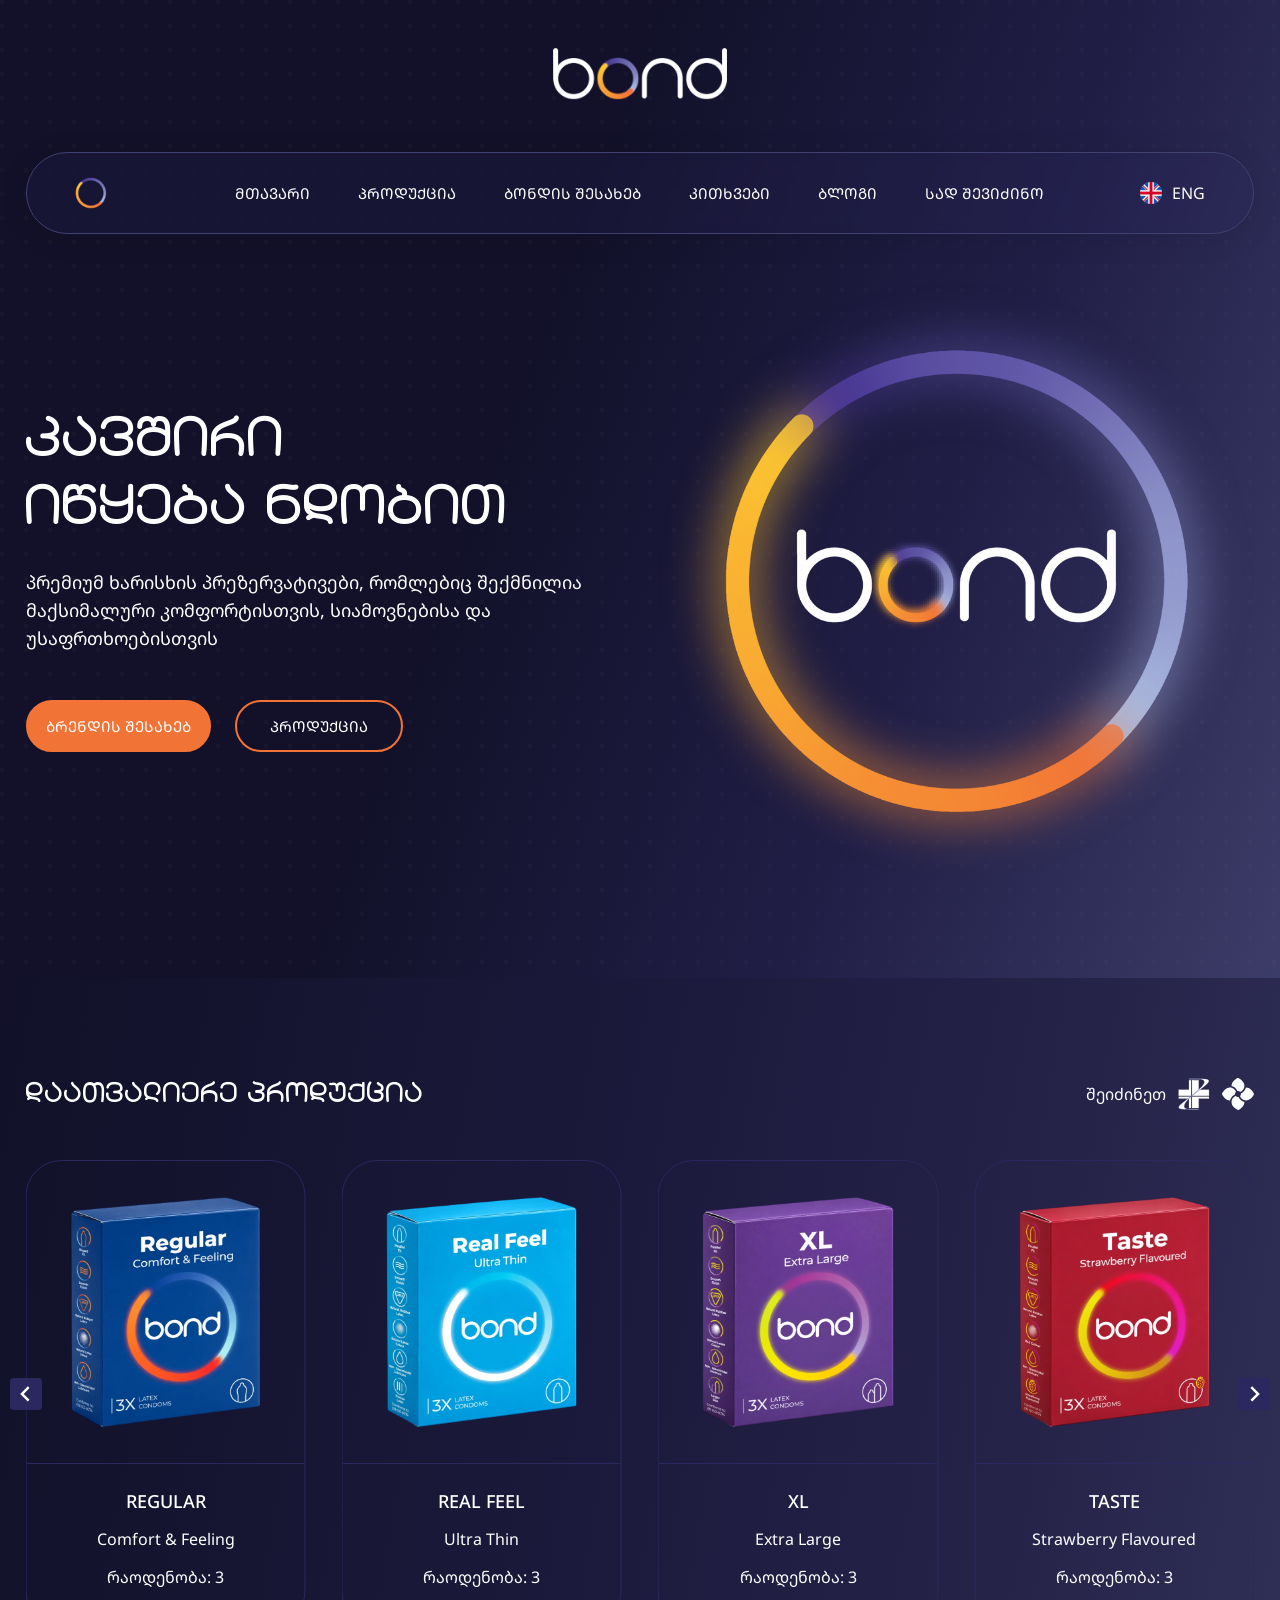
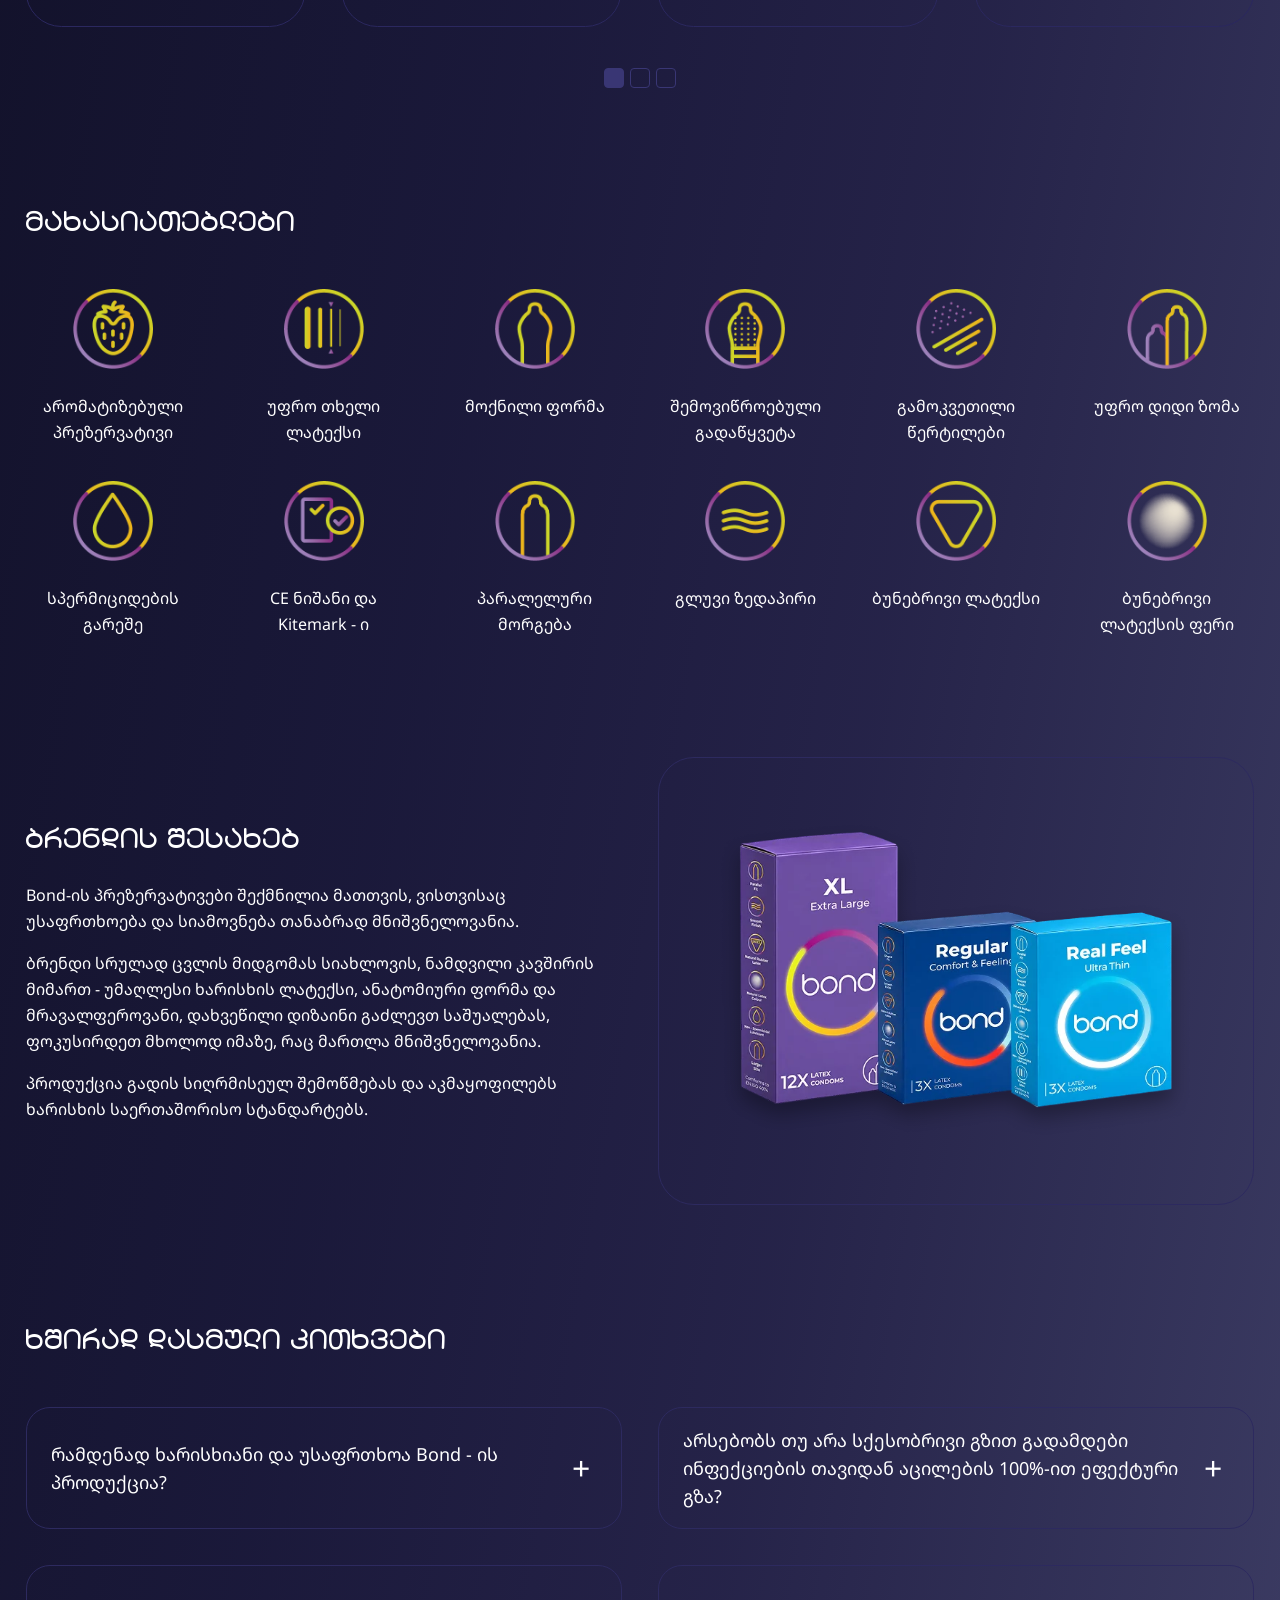
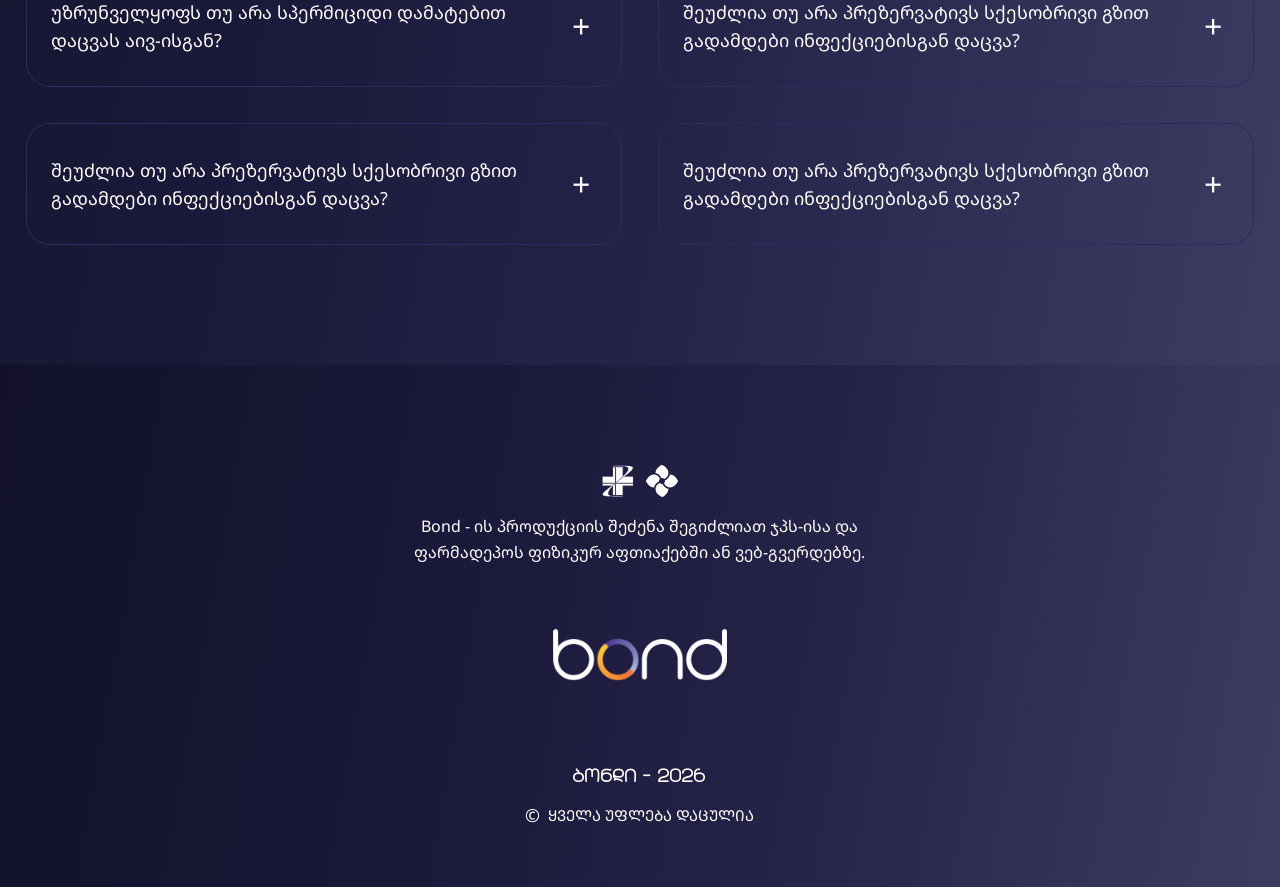
==== commit c557735e: "Add files via upload" ====
--- a/index.html
+++ b/index.html
@@ -99,11 +99,11 @@
                     </label>
                     <nav class="main-nav font-regular txt-case-on font-15">
                         <ul>
-                            <li><a href="#">მთავარი</a></li>
+                            <li><a href="index.html">მთავარი</a></li>
                             <li><a href="#">პროდუქცია</a></li>
                             <li><a href="#">ბონდის შესახებ</a></li>
                             <li><a href="#">კითხვები</a></li>
-                            <li><a href="#">ბლოგი</a></li>
+                            <li><a href="blog.html">ბლოგი</a></li>
                             <li><a href="#">სად შევიძინო</a></li>
                         </ul>
                     </nav>
@@ -153,10 +153,24 @@
 
             <div class="home-products-ui">
 
-                <div class="home-section-header">
+                <div class="home-section-header home-products-section-header">
+                    
                     <span class="home-section-title font-main font-24">
                         <strong>დაათვალიერე პროდუქცია</strong>
                     </span>
+                    
+                    <div class="home-shop-div">
+                        <span class="home-shop-txt font-regular">შეიძინეთ</span>
+                        <a href="https://pharmadepot.ge/en" 
+                        target="_blank" 
+                        class="shop-logo shop-logo-ph"
+                        style="background-image: url('./assets/media/images/pharmadepot-logo.svg');"></a>
+                        <a href="https://gpc.ge/ka" 
+                        target="_blank" 
+                        class="shop-logo shop-logo-gp"
+                        style="background-image: url('./assets/media/images/gpc-logo.svg');"></a>
+                    </div>
+                
                 </div>
 
                 <div class="home-products-slider">
@@ -496,7 +510,7 @@
 
                 <div class="home-about-lft">
 
-                    <span class="home-section-title font-main font-24">
+                    <span class="home-section-title home-about-section-title font-main font-24">
                         <strong>ბრენდის შესახებ</strong>
                     </span>
 
@@ -508,7 +522,7 @@
 
                 </div>
 
-                <div class="home-about-rgt"></div>
+                <div class="home-about-rgt" style="background-image: url('./assets/media/images/Package-Images.webp');"></div>
 
             </div>
 
@@ -524,91 +538,99 @@
                     </span>
                 </div>
 
-                <div class="faq-container grid grid-2">
-
-                    <div class="faq-item">
-                        <button class="faq-question font-regular">
-                            რამდენად უსაფრთხოა Dr. Baby-ის საფენები ბავშვის კანისთვის?
-                            <span class="icon icon-open">+</span>
-                            <span class="icon icon-close">-</span>
-                        </button>
-                    
-                        <div class="faq-answer">
-                            <div class="faq-answer-inner font-regular">
-                                <p>ლორემ იპსუმ გენერატორი არის პრაქტიკული ხელსაწყო, რომელიც დაგეხმარებათ ტექსტური წინადადებების გენერაციაში, რომლებიც ძირითადად გამოიყენება ვებ დიზაინის ვიზუალისათვის დამხმარე სამაგალითო ტექსტებად.</p>
+                <div class="faq-container">
+
+                    <div class="faq-column">
+
+                        <div class="faq-item">
+                            <button class="faq-question font-regular">
+                                რამდენად ხარისხიანი და უსაფრთხოა Bond - ის პროდუქცია?
+                                <span class="icon icon-open">+</span>
+                                <span class="icon icon-close">-</span>
+                            </button>
+                        
+                            <div class="faq-answer">
+                                <div class="faq-answer-inner font-regular">
+                                    <p>ლორემ იპსუმ გენერატორი არის პრაქტიკული ხელსაწყო, რომელიც დაგეხმარებათ ტექსტური წინადადებების გენერაციაში, რომლებიც ძირითადად გამოიყენება ვებ დიზაინის ვიზუალისათვის დამხმარე სამაგალითო ტექსტებად.</p>
+                                </div>
                             </div>
                         </div>
-                    </div>
-
-                    <div class="faq-item">
-                        <button class="faq-question font-regular">
-                            უზრუნველყოფს თუ არა სპერმიციდი დამატებით დაცვას აივ-ისგან?
-                            <span class="icon icon-open">+</span>
-                            <span class="icon icon-close">-</span>
-                        </button>
-                    
-                        <div class="faq-answer">
-                            <div class="faq-answer-inner font-regular">
-                                <p>ლორემ იპსუმ გენერატორი არის პრაქტიკული ხელსაწყო, რომელიც დაგეხმარებათ ტექსტური წინადადებების გენერაციაში, რომლებიც ძირითადად გამოიყენება ვებ დიზაინის ვიზუალისათვის დამხმარე სამაგალითო ტექსტებად.</p>
+
+                        <div class="faq-item">
+                            <button class="faq-question font-regular">
+                                უზრუნველყოფს თუ არა სპერმიციდი დამატებით დაცვას აივ-ისგან?
+                                <span class="icon icon-open">+</span>
+                                <span class="icon icon-close">-</span>
+                            </button>
+                        
+                            <div class="faq-answer">
+                                <div class="faq-answer-inner font-regular">
+                                    <p>ლორემ იპსუმ გენერატორი არის პრაქტიკული ხელსაწყო, რომელიც დაგეხმარებათ ტექსტური წინადადებების გენერაციაში, რომლებიც ძირითადად გამოიყენება ვებ დიზაინის ვიზუალისათვის დამხმარე სამაგალითო ტექსტებად.</p>
+                                </div>
                             </div>
                         </div>
-                    </div>
-
-                    <div class="faq-item">
-                        <button class="faq-question font-regular">
-                            შეუძლია თუ არა პრეზერვატივს სქესობრივი გზით გადამდები ინფექციებისგან დაცვა?
-                            <span class="icon icon-open">+</span>
-                            <span class="icon icon-close">-</span>
-                        </button>
-                    
-                        <div class="faq-answer">
-                            <div class="faq-answer-inner font-regular">
-                                <p>ლორემ იპსუმ გენერატორი არის პრაქტიკული ხელსაწყო, რომელიც დაგეხმარებათ ტექსტური წინადადებების გენერაციაში, რომლებიც ძირითადად გამოიყენება ვებ დიზაინის ვიზუალისათვის დამხმარე სამაგალითო ტექსტებად.</p>
+
+                        <div class="faq-item">
+                            <button class="faq-question font-regular">
+                                შეუძლია თუ არა პრეზერვატივს სქესობრივი გზით გადამდები ინფექციებისგან დაცვა?
+                                <span class="icon icon-open">+</span>
+                                <span class="icon icon-close">-</span>
+                            </button>
+                        
+                            <div class="faq-answer">
+                                <div class="faq-answer-inner font-regular">
+                                    <p>ლორემ იპსუმ გენერატორი არის პრაქტიკული ხელსაწყო, რომელიც დაგეხმარებათ ტექსტური წინადადებების გენერაციაში, რომლებიც ძირითადად გამოიყენება ვებ დიზაინის ვიზუალისათვის დამხმარე სამაგალითო ტექსტებად.</p>
+                                </div>
                             </div>
                         </div>
-                    </div>
-
-                    <div class="faq-item">
-                        <button class="faq-question font-regular">
-                            არსებობს თუ არა სქესობრივი გზით გადამდები ინფექციების თავიდან აცილების 100%-ით ეფექტური გზა?
-                            <span class="icon icon-open">+</span>
-                            <span class="icon icon-close">-</span>
-                        </button>
-                    
-                        <div class="faq-answer">
-                            <div class="faq-answer-inner font-regular">
-                                <p>ლორემ იპსუმ გენერატორი არის პრაქტიკული ხელსაწყო, რომელიც დაგეხმარებათ ტექსტური წინადადებების გენერაციაში, რომლებიც ძირითადად გამოიყენება ვებ დიზაინის ვიზუალისათვის დამხმარე სამაგალითო ტექსტებად.</p>
+
+                    </div><!-- /faq-column -->
+
+                    <div class="faq-column">
+
+                        <div class="faq-item">
+                            <button class="faq-question font-regular">
+                                არსებობს თუ არა სქესობრივი გზით გადამდები ინფექციების თავიდან აცილების 100%-ით ეფექტური გზა?
+                                <span class="icon icon-open">+</span>
+                                <span class="icon icon-close">-</span>
+                            </button>
+                        
+                            <div class="faq-answer">
+                                <div class="faq-answer-inner font-regular">
+                                    <p>ლორემ იპსუმ გენერატორი არის პრაქტიკული ხელსაწყო, რომელიც დაგეხმარებათ ტექსტური წინადადებების გენერაციაში, რომლებიც ძირითადად გამოიყენება ვებ დიზაინის ვიზუალისათვის დამხმარე სამაგალითო ტექსტებად.</p>
+                                </div>
                             </div>
                         </div>
-                    </div>
-
-                    <div class="faq-item">
-                        <button class="faq-question font-regular">
-                            შეუძლია თუ არა პრეზერვატივს სქესობრივი გზით გადამდები ინფექციებისგან დაცვა?
-                            <span class="icon icon-open">+</span>
-                            <span class="icon icon-close">-</span>
-                        </button>
-                    
-                        <div class="faq-answer">
-                            <div class="faq-answer-inner font-regular">
-                                <p>ლორემ იპსუმ გენერატორი არის პრაქტიკული ხელსაწყო, რომელიც დაგეხმარებათ ტექსტური წინადადებების გენერაციაში, რომლებიც ძირითადად გამოიყენება ვებ დიზაინის ვიზუალისათვის დამხმარე სამაგალითო ტექსტებად.</p>
+
+                        <div class="faq-item">
+                            <button class="faq-question font-regular">
+                                შეუძლია თუ არა პრეზერვატივს სქესობრივი გზით გადამდები ინფექციებისგან დაცვა?
+                                <span class="icon icon-open">+</span>
+                                <span class="icon icon-close">-</span>
+                            </button>
+                        
+                            <div class="faq-answer">
+                                <div class="faq-answer-inner font-regular">
+                                    <p>ლორემ იპსუმ გენერატორი არის პრაქტიკული ხელსაწყო, რომელიც დაგეხმარებათ ტექსტური წინადადებების გენერაციაში, რომლებიც ძირითადად გამოიყენება ვებ დიზაინის ვიზუალისათვის დამხმარე სამაგალითო ტექსტებად.</p>
+                                </div>
                             </div>
                         </div>
-                    </div>
-
-                    <div class="faq-item">
-                        <button class="faq-question font-regular">
-                            შეუძლია თუ არა პრეზერვატივს სქესობრივი გზით გადამდები ინფექციებისგან დაცვა?
-                            <span class="icon icon-open">+</span>
-                            <span class="icon icon-close">-</span>
-                        </button>
-                    
-                        <div class="faq-answer">
-                            <div class="faq-answer-inner font-regular">
-                                <p>ლორემ იპსუმ გენერატორი არის პრაქტიკული ხელსაწყო, რომელიც დაგეხმარებათ ტექსტური წინადადებების გენერაციაში, რომლებიც ძირითადად გამოიყენება ვებ დიზაინის ვიზუალისათვის დამხმარე სამაგალითო ტექსტებად.</p>
+
+                        <div class="faq-item">
+                            <button class="faq-question font-regular">
+                                შეუძლია თუ არა პრეზერვატივს სქესობრივი გზით გადამდები ინფექციებისგან დაცვა?
+                                <span class="icon icon-open">+</span>
+                                <span class="icon icon-close">-</span>
+                            </button>
+                        
+                            <div class="faq-answer">
+                                <div class="faq-answer-inner font-regular">
+                                    <p>ლორემ იპსუმ გენერატორი არის პრაქტიკული ხელსაწყო, რომელიც დაგეხმარებათ ტექსტური წინადადებების გენერაციაში, რომლებიც ძირითადად გამოიყენება ვებ დიზაინის ვიზუალისათვის დამხმარე სამაგალითო ტექსტებად.</p>
+                                </div>
                             </div>
                         </div>
-                    </div>
+
+                    </div><!-- /faq-column -->
 
                 </div>
 
@@ -625,11 +647,11 @@
                 <div class="footer-shop-logos">
                     <a href="https://pharmadepot.ge/en" 
                     target="_blank" 
-                    class="footer-shop-logo footer-shop-logo-ph"
+                    class="shop-logo shop-logo-ph"
                     style="background-image: url('./assets/media/images/pharmadepot-logo.svg');"></a>
                     <a href="https://gpc.ge/ka" 
                     target="_blank" 
-                    class="footer-shop-logo footer-shop-logo-gp"
+                    class="shop-logo shop-logo-gp"
                     style="background-image: url('./assets/media/images/gpc-logo.svg');"></a>
                 </div>
                 <p class="footer-shop-txt font-regular">Bond - ის პროდუქციის შეძენა შეგიძლიათ ჯპს-ისა და ფარმადეპოს ფიზიკურ აფთიაქებში ან ვებ-გვერდებზე.</p>
--- a/assets/css/global.css
+++ b/assets/css/global.css
@@ -123,3 +123,13 @@
     border: 2px solid #F27336;
 }
 
+/* Shop Logos */
+
+.shop-logo {
+    display: block;
+    width: 32px;
+    height: 32px;
+    background-size: 32px;
+    background-repeat: no-repeat;
+}
+
--- a/assets/css/main.css
+++ b/assets/css/main.css
@@ -261,11 +261,30 @@
 |
 */
 
+.home-section-header {
+    margin-bottom: 48px;
+}
+
+.home-products-section-header {
+    display: flex;
+    align-items: start;
+    justify-content: space-between;
+}
+
 .home-section-title {
     color: #fff;
     line-height: 34px;
     display: inline-block;
-    margin-bottom: 48px;
+}
+
+.home-shop-div {
+    display: flex;
+    gap: 12px;
+    align-items: center;
+}
+
+.home-shop-txt {
+    color: #fff;
 }
 
 .product-card-li {
@@ -339,6 +358,10 @@
     align-items: center;
 }
 
+.home-about-section-title {
+    margin-bottom: 24px;
+}
+
 .home-about-txt {
     color: #fff;
     line-height: 26px;
@@ -351,9 +374,10 @@
 .home-about-rgt {
     aspect-ratio: 4 / 3;
     border-radius: 36px;
+    background-size: 80%;
+    border: 1px solid #2d2a5f;
     background-position: center;
-    background-size: cover;
-    background-image: url('../media/images/about-img.webp');
+    background-repeat: no-repeat;
 }
 
 /*
@@ -362,19 +386,40 @@
 |---------------------------------------------------------
 |
 */
+
+.faq-container {
+    display: flex;
+    align-items: flex-start;
+    gap: 36px;
+}
+
+.faq-column {
+    display: flex;
+    flex-direction: column;
+    flex: 1 1 0%;
+    gap: 36px;
+}
 
 .faq-item {
     height: 100%;
     overflow: hidden;
+    padding: 0 24px;
+    border-radius: 24px;
     box-sizing: border-box;
+    border: 1px solid #2d2a5f;
     transition: border-color 0.3s ease;
 }
 
+.faq-item.active {
+    padding-bottom: 24px;
+}
+
 .faq-question {
+    padding: 12px 0;
+    border: 0;
     display: flex;
     width: 100%;
     min-height: 120px;
-    padding: 24px;
     color: #fff;
     font-size: 18px;
     line-height: 28px;
@@ -382,8 +427,6 @@
     background: none;
     align-items: center;
     text-align: left;
-    border-radius: 24px;
-    border: 1px solid #2d2a5f;
     justify-content: space-between;
     transition: color 0.3s ease;
 }
@@ -392,7 +435,8 @@
     color: #fff; 
     font-size: 32px;
     font-weight: 400;
-    padding-left: 12px;
+    min-width: 32px;
+    text-align: center;
 }
 
 .icon-close {
@@ -411,20 +455,20 @@
 }
 
 .faq-answer {
-    margin-top: 12px;
     max-height: 0;
     overflow: hidden;
     transition: max-height 0.4s ease-out;
 }
 
 .faq-answer-inner {
-    padding: 24px;
     color: #fff;
     font-size: 16px;
     line-height: 26px;
-    border-radius: 24px;
     box-sizing: border-box;
-    border: 1px solid #2d2a5f;
+}
+
+.faq-answer-inner p {
+    margin: 0;
 }
 
 /*
@@ -449,14 +493,6 @@
     display: flex;
     gap: 12px;
     justify-content: center;
-}
-
-.footer-shop-logo {
-    display: block;
-    width: 32px;
-    height: 32px;
-    background-size: 32px;
-    background-repeat: no-repeat;
 }
 
 .footer-shop-txt {
--- a/assets/css/responsive.css
+++ b/assets/css/responsive.css
@@ -245,23 +245,32 @@
 
     .home-about-rgt {
         max-width: 624px;
-        aspect-ratio: 4 / 3;
-        border-radius: 36px;
-        background-position: center;
-        background-size: cover;
-        background-image: url('../media/images/about-img.webp');
-    }
-
-    /*
-    |---------------------------------------------------------
-    | FAQ                                              1284PX
+        width: 100%;
+        margin: 0 auto;
+        aspect-ratio: 16 / 9;
+        border-radius: 0;
+        background-size: contain;
+        border: 0;
+    }
+
+    /*
+    |---------------------------------------------------------
+    | FAQ                                              1024PX
     |---------------------------------------------------------
     |
     */
 
     .faq-container {
-        gap: 12px;
-        grid-template-columns: 1fr;
+        flex-direction: column;
+        gap: 24px;
+    }
+
+    .faq-column {
+        gap: 24px;
+    }
+
+    .faq-item {
+        padding: 24px;
     }
 
     .faq-question {
@@ -270,6 +279,10 @@
         min-height: unset;
     }
 
+    .faq-item.active .faq-question {
+        margin-bottom: 12px;
+    }
+
 }
 
 /*
@@ -334,10 +347,25 @@
     |
     */
 
+    .home-section-header {
+        margin-bottom: 24px;
+    }
+
     .home-section-title {
         font-size: 20px;
         line-height: 30px;
-        margin-bottom: 24px;
+    }
+
+    /*
+    |---------------------------------------------------------
+    | Product Cards                                     768PX
+    |---------------------------------------------------------
+    |
+    */
+
+    .home-products-section-header {
+        gap: 18px;
+        flex-direction: column;
     }
 
     /*
@@ -369,11 +397,6 @@
         background-repeat: no-repeat;
     }
     
-    /* .home-features-card-txt {
-        font-size: 14px;
-        line-height: 24px;
-    } */
-    
 }
 
 /*
@@ -420,17 +443,10 @@
     |
     */
 
-    .home-features-card-img {
-        width: 10px;
-        height: 10px;
-        border-radius: 10px;
-        background-image: unset !important;
-        background-color: #ffca3a;
-    }
-
-    .home-features-card-txt {
-        font-size: 14px;
-        line-height: 24px;
+    .home-features-grid {
+        overflow-x: scroll;
+        gap: 24px 12px;
+        grid-template-columns: repeat(3, minmax(300px, 1fr)); 
     }
 
 }
